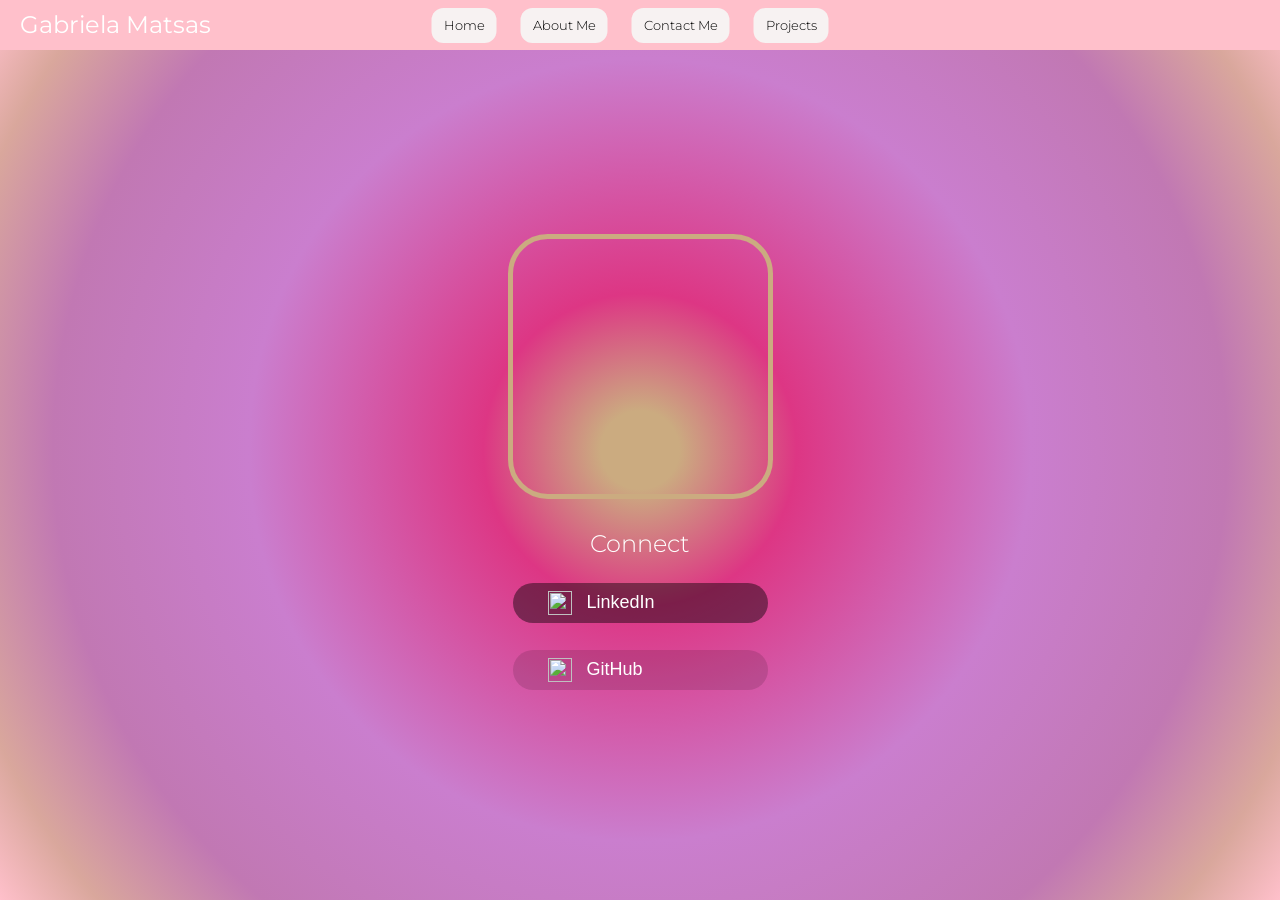
==== index.html @ 93d37c07 "Add files via upload" ====
<!DOCTYPE html>
<html lang="en">
<head>
    <meta charset="UTF-8">
    <meta name="viewport" content="width=device-width, initial-scale=1.0">
    <link rel="stylesheet" href="reset.css">
    <link rel="stylesheet" href="styles.css">
    <link rel="icon" href="assets/cup-of-coffee-icon-4.png">
    <title> Gabriela Matsas </title>
   <link rel="preconnect" href="https://fonts.googleapis.com">
<link rel="preconnect" href="https://fonts.gstatic.com" crossorigin>
<link href="https://fonts.googleapis.com/css2?family=Montserrat:ital,wght@0,100..900;1,100..900&family=Rubik:ital,wght@0,300..900;1,300..900&display=swap" rel="stylesheet">
    
</head>
<body>
    

    <nav>
        <div class="logo"> Gabriela Matsas </div>
        <ul>
                <li><a href="index.html" class="nav-button"> Home</a></li>
                <li><a href="aboutme.html" class="nav-button"> About Me</a></li>
                <li><a href="contactme.html" class="nav-button"> Contact Me</a></li>
                <li><a href="projects.html" class="nav-button"> Projects</a></li>
    </nav>
<header>
    <div id="contentParent"> 
        <div id="foto"></div>
    <div class="connect-container">
        <h1><ul> Connect </ul></h1>
        <button class="buttonSocial linkedInbutton" onclick="window.open('https://www.linkedin.com/in/gabriela-matsas/' ,'_blank')"> 
            <img src="assets/25320.png"> 
            <p> LinkedIn </p>
        </button>
          <button class="buttonSocial" onclick="window.open('https://github.com/gabriela-matsas?tab=repositories' ,'_blank')">  
            <img src="assets/pngimg.com - github_PNG83.png"> 
            <p> GitHub </p>
        </button>
        </div>
    </div>
 


</header>

    
</body>
</html>
---- styles.css ----
/* ==========================================
   1. GERAL E FUNDO (BODY)
   ========================================== */
body {
    min-height: 100vh; /* Permite que o fundo cresça com o conteúdo */
    font-family: "Montserrat", sans-serif;
    font-weight: 100;
    font-style: normal;
    margin: 0;
    display: flex;
    flex-direction: column;
    background: radial-gradient(circle at center, 
        #CBAB80 5%,   /* cor da parede */
        #DD3684 20%,  /* magenta */
        #CA7ECE 50%,  /* lilás */
        #C178B3 75%,  /* rosa médio */
        #D9A79C 90%,  /* salmão */
        pink 100%     /* cor da navbar */
    );
}

/* Reset básico para links */
a {
    text-decoration: none;
    color: inherit;
}

/* ==========================================
   2. NAVBAR
   ========================================== */
nav {
    position: relative;
    background-color: pink;
    height: 50px;
    padding: 0 80px;
    z-index: 100;
}

nav .logo {
    position: absolute;
    left: 20px;
    top: 50%;
    transform: translateY(-50%);
    font-weight: 400;
    font-size: 24px;
    color: white;
}

nav ul {
    list-style: none;
    margin: 0;
    padding: 0;
    position: absolute;
    left: 50%;
    transform: translateX(-50%);
}

nav ul li {
    display: inline-block;
    line-height: 50px;
    margin-right: 20px;
}

.nav-button {
    display: inline-block;
    height: 35px;
    line-height: 35px;
    padding: 0px 12px;
    font-size: 0.8rem;
    background-color: rgb(247, 242, 242);
    color: black;
    border-radius: 12px;
    font-weight: 300;
    transition: background 0.3s;
}

.nav-button:hover {
    background-color: #ff85c1;
    color: white;
}

/* ==========================================
   3. HOME (FOTO E CONEXÕES)
   ========================================== */
#contentParent {
    display: flex;
    flex-direction: column;
    height: calc(100vh - 50px);
    justify-content: center;
    align-items: center;
}

#foto {
    background-image: url('assets/unnamed (6).jpg');
    height: 255px;
    width: 255px;
    background-size: cover;
    background-position: center;
    border-radius: 15%;
    border: 5px solid #CBAB80;
}

h1 {
    color: #ffffff;
    font-family: "Montserrat";
    font-weight: 300;
    font-size: 1.5rem;
    margin: 33px 0px 27px 0px;
    text-align: center;
}

/* BOTÕES SOCIAIS */
.buttonSocial {
    display: flex;
    align-items: center;
    border-radius: 50px;
    width: 255px;
    height: 40px;
    background-color: #00000020;
    color: #ffffff;
    font-weight: 600;
    margin-bottom: 27px;
    cursor: pointer;
    padding-left: 35px;
    border: none;
    transition: 0.3s;
}

.buttonSocial img {
    height: 24px !important;
    width: 24px !important;
    object-fit: contain;
    flex-shrink: 0; /* Impede de esticar */
}

.buttonSocial p {
    font-size: 1.125rem;
    font-weight: 400;
    padding-left: 15px;
    margin: 0;
}

.linkedInbutton {
    background-color: #00000070;
}

.buttonSocial:hover {
    background-color: rgba(0, 0, 0, 0.4);
    transform: scale(1.05);
}

/* ==========================================
   4. ABOUT ME (GLASS CARD)
   ========================================== */
main {
    flex: 1;
    display: flex;
    justify-content: center;
    align-items: center;
    padding: 60px 20px;
}

.glass-card {
    background: rgba(255, 255, 255, 0.15);
    backdrop-filter: blur(15px);
    -webkit-backdrop-filter: blur(15px);
    border: 1px solid rgba(255, 255, 255, 0.4);
    border-radius: 24px;
    padding: 50px;
    max-width: 650px;
    width: 100%;
    box-shadow: 0 15px 35px rgba(0, 0, 0, 0.2);
    text-align: center;
}

.glass-card h1 {
    margin-top: 0;
    font-weight: 600;
}

.subtitle {
    color: #ffffff;
    background: rgba(0, 0, 0, 0.2);
    display: inline-block;
    padding: 4px 12px;
    border-radius: 8px;
    font-size: 0.9rem;
    margin-bottom: 25px;
}

.glass-card p {
    color: #ffffff;
    font-size: 1.1rem;
    line-height: 1.8;
    margin-bottom: 20px;
    padding-left: 0 !important; /* Remove o padding de 15px das regras gerais */
    text-shadow: 0 2px 4px rgba(0, 0, 0, 0.1);
    font-weight: 400;
}

.glass-card strong {
    color: #ffffff;
    background: #DD3684; /* Magenta da camiseta */
    padding: 2px 8px;
    border-radius: 4px;
    font-weight: 600;
}

/* TAGS DE LINGUAGENS */
.tech-tags {
    margin-top: 30px;
    display: flex;
    justify-content: center;
    gap: 12px;
    flex-wrap: wrap;
}

.tech-tags span {
    background: rgba(255, 255, 255, 0.2);
    color: white;
    padding: 5px 15px;
    border-radius: 50px;
    font-size: 0.85rem;
    border: 1px solid rgba(255, 255, 255, 0.3);
}

.highlight-tag {
    border-color: #61dafb !important;
    color: #61dafb !important;
    background: rgba(0, 0, 0, 0.3) !important;
}

/* Container da imagem do projeto */
.project-image {
    width: 100%;           /* Ocupa toda a largura do card do projeto */
    height: 400px;         /* Altura fixa para todos os projetos ficarem iguais */
    overflow: hidden;      /* Esconde o que sobrar da imagem */
    border-radius: 12px;   /* Arredonda as pontas da foto */
    margin-bottom: 15px;
    border: 1px solid rgba(255, 255, 255, 0.1);
}

/* A imagem dentro do container */
.project-image img {
    width: 100%;           /* Força a largura a bater com o container */
    height: 100%;          /* Força a altura a bater com o container */
    object-fit: contain;     /* Faz a mágica: centraliza e corta o excesso sem deformar */
    object-position: top;  /* Se o print for longo, foca no topo da página */
    transition: transform 0.5s;
    margin-bottom: 50px; /* Aumente este valor (ex: 25px ou 30px) para dar mais ar */
    border: 1px solid rgba(255, 255, 255, 0.1);
}

/* Efeito opcional: a foto aumenta um pouco quando passa o mouse */
.project-item:hover .project-image img {
    transform: scale(1.1);
}

.project-item h3{
  font-weight: 300;
}

.project-item p{

  margin-bottom: 30px;
  padding: 0 10px;
}


.project-image {
    width: 100%;           
    /* Removi a altura fixa de 400px para que as duas imagens apareçam inteiras. 
       Se quiser limitar o tamanho total, use max-height em vez de height. */
    max-height: 800px;     
    overflow-y: auto;      /* Se as imagens forem muito grandes, cria uma rolagem interna no card */
    border-radius: 12px;   
    margin-bottom: 20px;
    border: 1px solid rgba(255, 255, 255, 0.1);
    
    /* Configuração para empilhar */
    display: flex;
    flex-direction: column; 
    gap: 15px;             /* Espaço entre a primeira e a segunda imagem */
}

/* A imagem dentro do container */
.project-image img {
    width: 100%;           
    height: auto;          /* Importante: auto para não achatar a imagem */
    object-fit: cover;     
    border-radius: 8px;    
    transition: transform 0.5s;
    border: 1px solid rgba(255, 255, 255, 0.2);
}
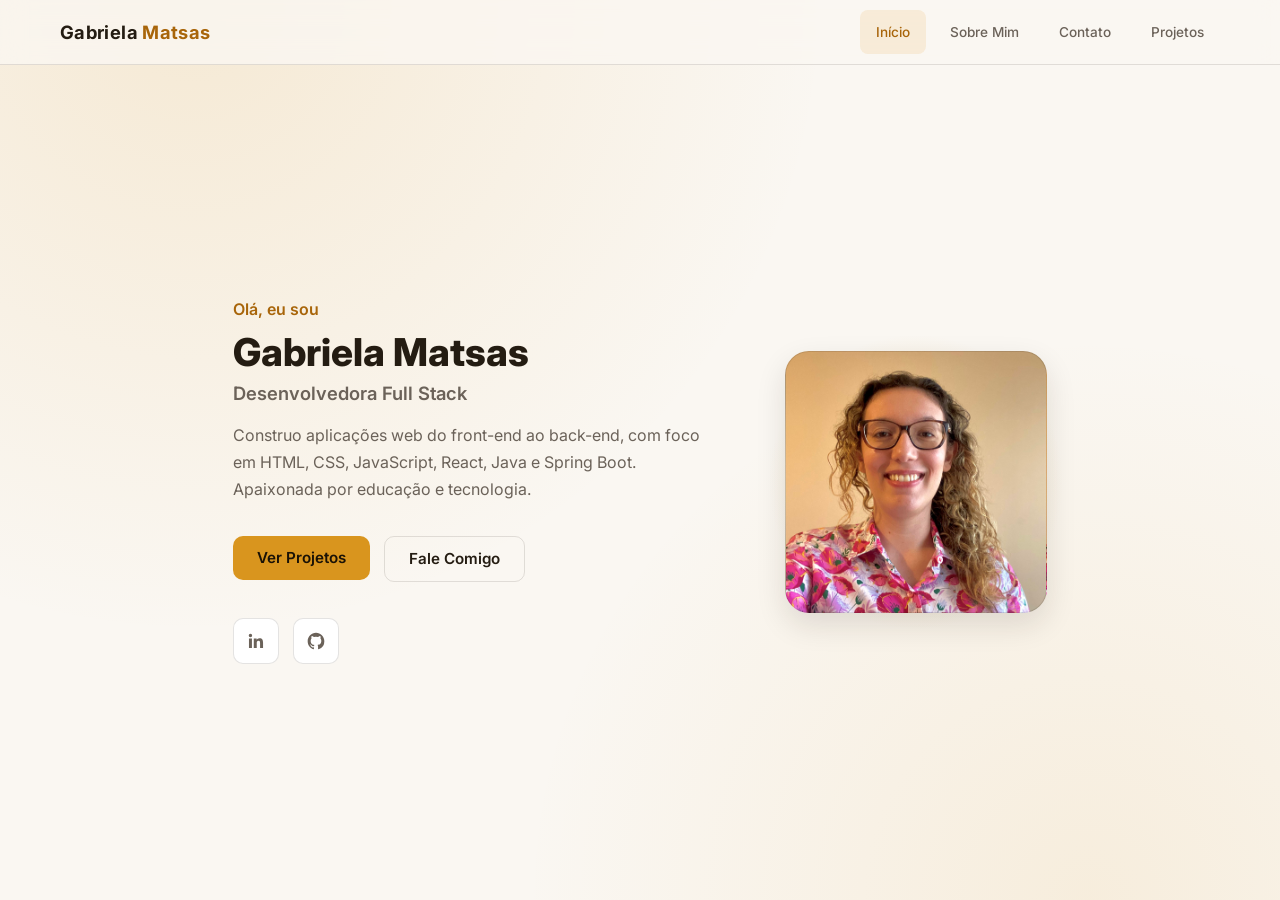
==== commit 2c3fb016: "Redesign portfolio: PT-BR translation, full stack repositioning, warm light theme - Translate all pa" ====
--- a/index.html
+++ b/index.html
@@ -1,48 +1,55 @@
-<!DOCTYPE html>
-<html lang="en">
-<head>
-    <meta charset="UTF-8">
-    <meta name="viewport" content="width=device-width, initial-scale=1.0">
-    <link rel="stylesheet" href="reset.css">
-    <link rel="stylesheet" href="styles.css">
-    <link rel="icon" href="assets/cup-of-coffee-icon-4.png">
-    <title> Gabriela Matsas </title>
-   <link rel="preconnect" href="https://fonts.googleapis.com">
-<link rel="preconnect" href="https://fonts.gstatic.com" crossorigin>
-<link href="https://fonts.googleapis.com/css2?family=Montserrat:ital,wght@0,100..900;1,100..900&family=Rubik:ital,wght@0,300..900;1,300..900&display=swap" rel="stylesheet">
-    
-</head>
-<body>
-    
-
-    <nav>
-        <div class="logo"> Gabriela Matsas </div>
-        <ul>
-                <li><a href="index.html" class="nav-button"> Home</a></li>
-                <li><a href="aboutme.html" class="nav-button"> About Me</a></li>
-                <li><a href="contactme.html" class="nav-button"> Contact Me</a></li>
-                <li><a href="projects.html" class="nav-button"> Projects</a></li>
-    </nav>
-<header>
-    <div id="contentParent"> 
-        <div id="foto"></div>
-    <div class="connect-container">
-        <h1><ul> Connect </ul></h1>
-        <button class="buttonSocial linkedInbutton" onclick="window.open('https://www.linkedin.com/in/gabriela-matsas/' ,'_blank')"> 
-            <img src="assets/25320.png"> 
-            <p> LinkedIn </p>
-        </button>
-          <button class="buttonSocial" onclick="window.open('https://github.com/gabriela-matsas?tab=repositories' ,'_blank')">  
-            <img src="assets/pngimg.com - github_PNG83.png"> 
-            <p> GitHub </p>
-        </button>
-        </div>
-    </div>
- 
-
-
-</header>
-
-    
-</body>
-</html>+<!DOCTYPE html>
+<html lang="pt-BR">
+<head>
+    <meta charset="UTF-8">
+    <meta name="viewport" content="width=device-width, initial-scale=1.0">
+    <link rel="stylesheet" href="reset.css">
+    <link rel="stylesheet" href="styles.css">
+    <link rel="icon" href="assets/cup-of-coffee-icon-4.png">
+    <title>Gabriela Matsas | Desenvolvedora Full Stack</title>
+    <link rel="preconnect" href="https://fonts.googleapis.com">
+    <link rel="preconnect" href="https://fonts.gstatic.com" crossorigin>
+    <link href="https://fonts.googleapis.com/css2?family=Inter:wght@400;500;600;700;800&display=swap" rel="stylesheet">
+</head>
+<body>
+
+    <nav>
+        <div class="logo">Gabriela <span>Matsas</span></div>
+        <ul>
+            <li><a href="index.html" class="nav-button active">Início</a></li>
+            <li><a href="aboutme.html" class="nav-button">Sobre Mim</a></li>
+            <li><a href="contactme.html" class="nav-button">Contato</a></li>
+            <li><a href="projects.html" class="nav-button">Projetos</a></li>
+        </ul>
+    </nav>
+
+    <section class="hero">
+        <div class="hero-inner">
+            <div class="hero-text">
+                <p class="hero-greeting">Olá, eu sou</p>
+                <h1>Gabriela Matsas</h1>
+                <p class="hero-role">Desenvolvedora Full Stack</p>
+                <p class="hero-description">
+                    Construo aplicações web do front-end ao back-end, com foco em HTML, CSS, JavaScript, React, Java e Spring Boot. Apaixonada por educação e tecnologia.
+                </p>
+                <div class="hero-cta">
+                    <a href="projects.html" class="btn-primary">Ver Projetos</a>
+                    <a href="contactme.html" class="btn-secondary">Fale Comigo</a>
+                </div>
+                <div class="social-row">
+                    <a class="social-icon" href="https://www.linkedin.com/in/gabriela-matsas/" target="_blank" rel="noopener" aria-label="LinkedIn">
+                        <svg viewBox="0 0 24 24" fill="currentColor"><path d="M20.45 20.45h-3.56v-5.57c0-1.33-.02-3.04-1.85-3.04-1.85 0-2.14 1.45-2.14 2.94v5.67H9.34V9h3.41v1.56h.05c.48-.9 1.64-1.85 3.38-1.85 3.61 0 4.28 2.38 4.28 5.47v6.27zM5.34 7.43a2.06 2.06 0 1 1 0-4.12 2.06 2.06 0 0 1 0 4.12zM7.12 20.45H3.56V9h3.56v11.45z"/></svg>
+                    </a>
+                    <a class="social-icon" href="https://github.com/gabriela-matsas?tab=repositories" target="_blank" rel="noopener" aria-label="GitHub">
+                        <svg viewBox="0 0 24 24" fill="currentColor"><path d="M12 2C6.48 2 2 6.58 2 12.19c0 4.49 2.87 8.3 6.84 9.65.5.1.68-.22.68-.49 0-.24-.01-.87-.01-1.71-2.78.62-3.37-1.37-3.37-1.37-.45-1.18-1.11-1.49-1.11-1.49-.91-.63.07-.62.07-.62 1 .07 1.53 1.05 1.53 1.05.89 1.56 2.34 1.11 2.91.85.09-.66.35-1.11.63-1.37-2.22-.26-4.56-1.14-4.56-5.06 0-1.12.39-2.03 1.03-2.75-.1-.26-.45-1.31.1-2.72 0 0 .84-.28 2.75 1.05a9.32 9.32 0 0 1 5 0c1.91-1.33 2.75-1.05 2.75-1.05.55 1.41.2 2.46.1 2.72.64.72 1.03 1.63 1.03 2.75 0 3.93-2.34 4.79-4.57 5.05.36.32.68.94.68 1.9 0 1.37-.01 2.47-.01 2.81 0 .27.18.6.69.49A10.02 10.02 0 0 0 22 12.19C22 6.58 17.52 2 12 2z"/></svg>
+                    </a>
+                </div>
+            </div>
+            <div class="hero-photo-wrap">
+                <div id="foto"></div>
+            </div>
+        </div>
+    </section>
+
+</body>
+</html>
--- a/styles.css
+++ b/styles.css
@@ -1,294 +1,497 @@
-/* ==========================================
-   1. GERAL E FUNDO (BODY)
-   ========================================== */
-body {
-    min-height: 100vh; /* Permite que o fundo cresça com o conteúdo */
-    font-family: "Montserrat", sans-serif;
-    font-weight: 100;
-    font-style: normal;
-    margin: 0;
-    display: flex;
-    flex-direction: column;
-    background: radial-gradient(circle at center, 
-        #CBAB80 5%,   /* cor da parede */
-        #DD3684 20%,  /* magenta */
-        #CA7ECE 50%,  /* lilás */
-        #C178B3 75%,  /* rosa médio */
-        #D9A79C 90%,  /* salmão */
-        pink 100%     /* cor da navbar */
-    );
-}
-
-/* Reset básico para links */
-a {
-    text-decoration: none;
-    color: inherit;
-}
-
-/* ==========================================
-   2. NAVBAR
-   ========================================== */
-nav {
-    position: relative;
-    background-color: pink;
-    height: 50px;
-    padding: 0 80px;
-    z-index: 100;
-}
-
-nav .logo {
-    position: absolute;
-    left: 20px;
-    top: 50%;
-    transform: translateY(-50%);
-    font-weight: 400;
-    font-size: 24px;
-    color: white;
-}
-
-nav ul {
-    list-style: none;
-    margin: 0;
-    padding: 0;
-    position: absolute;
-    left: 50%;
-    transform: translateX(-50%);
-}
-
-nav ul li {
-    display: inline-block;
-    line-height: 50px;
-    margin-right: 20px;
-}
-
-.nav-button {
-    display: inline-block;
-    height: 35px;
-    line-height: 35px;
-    padding: 0px 12px;
-    font-size: 0.8rem;
-    background-color: rgb(247, 242, 242);
-    color: black;
-    border-radius: 12px;
-    font-weight: 300;
-    transition: background 0.3s;
-}
-
-.nav-button:hover {
-    background-color: #ff85c1;
-    color: white;
-}
-
-/* ==========================================
-   3. HOME (FOTO E CONEXÕES)
-   ========================================== */
-#contentParent {
-    display: flex;
-    flex-direction: column;
-    height: calc(100vh - 50px);
-    justify-content: center;
-    align-items: center;
-}
-
-#foto {
-    background-image: url('assets/unnamed (6).jpg');
-    height: 255px;
-    width: 255px;
-    background-size: cover;
-    background-position: center;
-    border-radius: 15%;
-    border: 5px solid #CBAB80;
-}
-
-h1 {
-    color: #ffffff;
-    font-family: "Montserrat";
-    font-weight: 300;
-    font-size: 1.5rem;
-    margin: 33px 0px 27px 0px;
-    text-align: center;
-}
-
-/* BOTÕES SOCIAIS */
-.buttonSocial {
-    display: flex;
-    align-items: center;
-    border-radius: 50px;
-    width: 255px;
-    height: 40px;
-    background-color: #00000020;
-    color: #ffffff;
-    font-weight: 600;
-    margin-bottom: 27px;
-    cursor: pointer;
-    padding-left: 35px;
-    border: none;
-    transition: 0.3s;
-}
-
-.buttonSocial img {
-    height: 24px !important;
-    width: 24px !important;
-    object-fit: contain;
-    flex-shrink: 0; /* Impede de esticar */
-}
-
-.buttonSocial p {
-    font-size: 1.125rem;
-    font-weight: 400;
-    padding-left: 15px;
-    margin: 0;
-}
-
-.linkedInbutton {
-    background-color: #00000070;
-}
-
-.buttonSocial:hover {
-    background-color: rgba(0, 0, 0, 0.4);
-    transform: scale(1.05);
-}
-
-/* ==========================================
-   4. ABOUT ME (GLASS CARD)
-   ========================================== */
-main {
-    flex: 1;
-    display: flex;
-    justify-content: center;
-    align-items: center;
-    padding: 60px 20px;
-}
-
-.glass-card {
-    background: rgba(255, 255, 255, 0.15);
-    backdrop-filter: blur(15px);
-    -webkit-backdrop-filter: blur(15px);
-    border: 1px solid rgba(255, 255, 255, 0.4);
-    border-radius: 24px;
-    padding: 50px;
-    max-width: 650px;
-    width: 100%;
-    box-shadow: 0 15px 35px rgba(0, 0, 0, 0.2);
-    text-align: center;
-}
-
-.glass-card h1 {
-    margin-top: 0;
-    font-weight: 600;
-}
-
-.subtitle {
-    color: #ffffff;
-    background: rgba(0, 0, 0, 0.2);
-    display: inline-block;
-    padding: 4px 12px;
-    border-radius: 8px;
-    font-size: 0.9rem;
-    margin-bottom: 25px;
-}
-
-.glass-card p {
-    color: #ffffff;
-    font-size: 1.1rem;
-    line-height: 1.8;
-    margin-bottom: 20px;
-    padding-left: 0 !important; /* Remove o padding de 15px das regras gerais */
-    text-shadow: 0 2px 4px rgba(0, 0, 0, 0.1);
-    font-weight: 400;
-}
-
-.glass-card strong {
-    color: #ffffff;
-    background: #DD3684; /* Magenta da camiseta */
-    padding: 2px 8px;
-    border-radius: 4px;
-    font-weight: 600;
-}
-
-/* TAGS DE LINGUAGENS */
-.tech-tags {
-    margin-top: 30px;
-    display: flex;
-    justify-content: center;
-    gap: 12px;
-    flex-wrap: wrap;
-}
-
-.tech-tags span {
-    background: rgba(255, 255, 255, 0.2);
-    color: white;
-    padding: 5px 15px;
-    border-radius: 50px;
-    font-size: 0.85rem;
-    border: 1px solid rgba(255, 255, 255, 0.3);
-}
-
-.highlight-tag {
-    border-color: #61dafb !important;
-    color: #61dafb !important;
-    background: rgba(0, 0, 0, 0.3) !important;
-}
-
-/* Container da imagem do projeto */
-.project-image {
-    width: 100%;           /* Ocupa toda a largura do card do projeto */
-    height: 400px;         /* Altura fixa para todos os projetos ficarem iguais */
-    overflow: hidden;      /* Esconde o que sobrar da imagem */
-    border-radius: 12px;   /* Arredonda as pontas da foto */
-    margin-bottom: 15px;
-    border: 1px solid rgba(255, 255, 255, 0.1);
-}
-
-/* A imagem dentro do container */
-.project-image img {
-    width: 100%;           /* Força a largura a bater com o container */
-    height: 100%;          /* Força a altura a bater com o container */
-    object-fit: contain;     /* Faz a mágica: centraliza e corta o excesso sem deformar */
-    object-position: top;  /* Se o print for longo, foca no topo da página */
-    transition: transform 0.5s;
-    margin-bottom: 50px; /* Aumente este valor (ex: 25px ou 30px) para dar mais ar */
-    border: 1px solid rgba(255, 255, 255, 0.1);
-}
-
-/* Efeito opcional: a foto aumenta um pouco quando passa o mouse */
-.project-item:hover .project-image img {
-    transform: scale(1.1);
-}
-
-.project-item h3{
-  font-weight: 300;
-}
-
-.project-item p{
-
-  margin-bottom: 30px;
-  padding: 0 10px;
-}
-
-
-.project-image {
-    width: 100%;           
-    /* Removi a altura fixa de 400px para que as duas imagens apareçam inteiras. 
-       Se quiser limitar o tamanho total, use max-height em vez de height. */
-    max-height: 800px;     
-    overflow-y: auto;      /* Se as imagens forem muito grandes, cria uma rolagem interna no card */
-    border-radius: 12px;   
-    margin-bottom: 20px;
-    border: 1px solid rgba(255, 255, 255, 0.1);
-    
-    /* Configuração para empilhar */
-    display: flex;
-    flex-direction: column; 
-    gap: 15px;             /* Espaço entre a primeira e a segunda imagem */
-}
-
-/* A imagem dentro do container */
-.project-image img {
-    width: 100%;           
-    height: auto;          /* Importante: auto para não achatar a imagem */
-    object-fit: cover;     
-    border-radius: 8px;    
-    transition: transform 0.5s;
-    border: 1px solid rgba(255, 255, 255, 0.2);
-}+/* ==========================================
+   0. VARIÁVEIS E BASE
+   ========================================== */
+:root {
+    --bg: #faf7f2;
+    --accent: #d9951e;
+    --accent-hover: #f0b854;
+    --accent-dark: #a8650a;
+    --accent-tint: rgba(217, 149, 30, 0.12);
+    --text: #241c12;
+    --text-muted: #6b6259;
+    --border: rgba(36, 28, 18, 0.12);
+    --card-bg: #ffffff;
+}
+
+body {
+    min-height: 100vh;
+    font-family: "Inter", sans-serif;
+    font-weight: 400;
+    margin: 0;
+    display: flex;
+    flex-direction: column;
+    color: var(--text);
+    background:
+        radial-gradient(circle at 15% 0%, rgba(217, 149, 30, 0.14), transparent 45%),
+        radial-gradient(circle at 85% 100%, rgba(217, 149, 30, 0.1), transparent 40%),
+        var(--bg);
+}
+
+a {
+    text-decoration: none;
+    color: inherit;
+}
+
+/* ==========================================
+   1. NAVBAR
+   ========================================== */
+nav {
+    position: sticky;
+    top: 0;
+    display: flex;
+    align-items: center;
+    justify-content: space-between;
+    background: rgba(250, 247, 242, 0.8);
+    backdrop-filter: blur(12px);
+    -webkit-backdrop-filter: blur(12px);
+    border-bottom: 1px solid var(--border);
+    height: 64px;
+    padding: 0 60px;
+    z-index: 100;
+}
+
+nav .logo {
+    font-weight: 700;
+    font-size: 1.15rem;
+    color: var(--text);
+    letter-spacing: 0.02em;
+}
+
+nav .logo span {
+    color: var(--accent-dark);
+}
+
+nav ul {
+    list-style: none;
+    margin: 0;
+    padding: 0;
+    display: flex;
+    gap: 8px;
+}
+
+.nav-button {
+    display: inline-block;
+    height: 44px;
+    line-height: 44px;
+    padding: 0 16px;
+    font-size: 0.85rem;
+    font-weight: 500;
+    color: var(--text-muted);
+    border-radius: 8px;
+    transition: background 0.2s, color 0.2s;
+}
+
+.nav-button:hover {
+    background: rgba(36, 28, 18, 0.05);
+    color: var(--text);
+}
+
+.nav-button.active {
+    color: var(--accent-dark);
+    background: var(--accent-tint);
+}
+
+/* Botão de ação principal (CTA) */
+.btn-primary {
+    display: inline-flex;
+    align-items: center;
+    justify-content: center;
+    height: 44px;
+    padding: 0 24px;
+    background: var(--accent);
+    color: #1a1206;
+    font-weight: 600;
+    font-size: 0.95rem;
+    border-radius: 10px;
+    border: none;
+    cursor: pointer;
+    transition: background 0.2s, transform 0.2s;
+}
+
+.btn-primary:hover {
+    background: var(--accent-hover);
+    transform: translateY(-1px);
+}
+
+.btn-secondary {
+    display: inline-flex;
+    align-items: center;
+    justify-content: center;
+    height: 44px;
+    padding: 0 24px;
+    background: transparent;
+    color: var(--text);
+    font-weight: 600;
+    font-size: 0.95rem;
+    border-radius: 10px;
+    border: 1px solid var(--border);
+    cursor: pointer;
+    transition: border-color 0.2s, background 0.2s;
+}
+
+.btn-secondary:hover {
+    border-color: var(--accent-dark);
+    background: var(--accent-tint);
+}
+
+/* ==========================================
+   2. HOME (HERO)
+   ========================================== */
+.hero {
+    flex: 1;
+    display: flex;
+    align-items: center;
+    justify-content: center;
+    padding: 60px 60px;
+}
+
+.hero-inner {
+    display: flex;
+    align-items: center;
+    justify-content: center;
+    gap: 72px;
+    max-width: 1000px;
+    width: 100%;
+}
+
+.hero-text {
+    max-width: 480px;
+}
+
+.hero-greeting {
+    color: var(--accent-dark);
+    font-weight: 600;
+    font-size: 1rem;
+    margin-bottom: 12px;
+}
+
+.hero-text h1 {
+    font-size: 2.4rem;
+    font-weight: 800;
+    color: var(--text);
+    text-align: left;
+    margin: 0 0 8px 0;
+    line-height: 1.2;
+}
+
+.hero-role {
+    font-size: 1.15rem;
+    font-weight: 600;
+    color: var(--text-muted);
+    margin-bottom: 20px;
+}
+
+.hero-description {
+    color: var(--text-muted);
+    font-size: 1rem;
+    line-height: 1.7;
+    margin-bottom: 32px;
+}
+
+.hero-cta {
+    display: flex;
+    gap: 14px;
+    margin-bottom: 36px;
+}
+
+.social-row {
+    display: flex;
+    gap: 14px;
+}
+
+.social-icon {
+    display: flex;
+    align-items: center;
+    justify-content: center;
+    width: 44px;
+    height: 44px;
+    border-radius: 10px;
+    background: var(--card-bg);
+    border: 1px solid var(--border);
+    color: var(--text-muted);
+    cursor: pointer;
+    transition: color 0.2s, border-color 0.2s, transform 0.2s;
+}
+
+.social-icon svg {
+    width: 20px;
+    height: 20px;
+}
+
+.social-icon:hover {
+    color: var(--accent-dark);
+    border-color: var(--accent-dark);
+    transform: translateY(-2px);
+}
+
+.hero-photo-wrap {
+    position: relative;
+    flex-shrink: 0;
+}
+
+.hero-photo-wrap::before {
+    content: "";
+    position: absolute;
+    inset: -18px;
+    border-radius: 50%;
+    background: radial-gradient(circle, rgba(217, 149, 30, 0.28), transparent 70%);
+    z-index: 0;
+}
+
+#foto {
+    position: relative;
+    background-image: url('assets/profile.jpg');
+    height: 260px;
+    width: 260px;
+    background-size: cover;
+    background-position: center;
+    border-radius: 24px;
+    border: 1px solid var(--border);
+    z-index: 1;
+    box-shadow: 0 12px 30px rgba(36, 28, 18, 0.12);
+}
+
+/* ==========================================
+   3. CONTEÚDO INTERNO (CARD)
+   ========================================== */
+main {
+    flex: 1;
+    display: flex;
+    justify-content: center;
+    align-items: center;
+    padding: 60px 20px;
+}
+
+.glass-card {
+    background: rgba(255, 255, 255, 0.75);
+    backdrop-filter: blur(15px);
+    -webkit-backdrop-filter: blur(15px);
+    border: 1px solid var(--border);
+    border-radius: 20px;
+    padding: 50px;
+    max-width: 650px;
+    width: 100%;
+    box-shadow: 0 20px 40px rgba(36, 28, 18, 0.08);
+    text-align: center;
+}
+
+.glass-card h1 {
+    margin-top: 0;
+    font-weight: 800;
+    font-size: 1.8rem;
+    color: var(--text);
+    text-align: center;
+}
+
+.subtitle {
+    color: var(--accent-dark);
+    background: var(--accent-tint);
+    display: inline-block;
+    padding: 5px 14px;
+    border-radius: 8px;
+    font-size: 0.9rem;
+    font-weight: 500;
+    margin-bottom: 28px;
+}
+
+.glass-card p {
+    color: var(--text-muted);
+    font-size: 1.05rem;
+    line-height: 1.8;
+    margin-bottom: 20px;
+    font-weight: 400;
+}
+
+.glass-card strong {
+    color: #1a1206;
+    background: var(--accent);
+    padding: 2px 8px;
+    border-radius: 4px;
+    font-weight: 600;
+}
+
+/* TAGS DE LINGUAGENS */
+.tech-tags {
+    margin-top: 30px;
+    display: flex;
+    justify-content: center;
+    gap: 10px;
+    flex-wrap: wrap;
+}
+
+.tech-tags span {
+    display: inline-flex;
+    align-items: center;
+    background: rgba(36, 28, 18, 0.04);
+    color: var(--text);
+    padding: 12px 20px;
+    border-radius: 50px;
+    font-size: 0.85rem;
+    font-weight: 500;
+    border: 1px solid var(--border);
+    transition: border-color 0.2s, color 0.2s;
+}
+
+.tech-tags span:hover {
+    border-color: var(--accent-dark);
+    color: var(--accent-dark);
+}
+
+/* ==========================================
+   4. PROJETOS
+   ========================================== */
+.projects-grid {
+    display: grid;
+    grid-template-columns: repeat(auto-fit, minmax(320px, 1fr));
+    gap: 32px;
+    text-align: left;
+}
+
+.project-item {
+    background: var(--card-bg);
+    border: 1px solid var(--border);
+    border-radius: 16px;
+    padding: 20px;
+    display: flex;
+    flex-direction: column;
+    box-shadow: 0 8px 20px rgba(36, 28, 18, 0.05);
+}
+
+.project-image {
+    width: 100%;
+    max-height: 400px;
+    overflow: hidden;
+    border-radius: 12px;
+    margin-bottom: 16px;
+    border: 1px solid var(--border);
+}
+
+.project-image img {
+    width: 100%;
+    height: 100%;
+    object-fit: cover;
+    object-position: top;
+    transition: transform 0.4s;
+}
+
+.project-item:hover .project-image img {
+    transform: scale(1.05);
+}
+
+.project-item h3 {
+    font-weight: 700;
+    font-size: 1.15rem;
+    color: var(--text);
+    margin-bottom: 8px;
+}
+
+.project-item p {
+    color: var(--text-muted);
+    font-size: 0.95rem;
+    line-height: 1.6;
+    margin-bottom: 20px;
+    flex: 1;
+}
+
+.project-item .nav-button {
+    align-self: flex-start;
+    background: var(--accent-tint);
+    color: var(--accent-dark);
+    font-weight: 600;
+    border: 1px solid rgba(217, 149, 30, 0.3);
+}
+
+.project-item .nav-button:hover {
+    background: var(--accent);
+    color: #1a1206;
+}
+
+.projects-note {
+    margin-top: 40px;
+    padding-top: 32px;
+    border-top: 1px solid var(--border);
+    text-align: center;
+}
+
+.projects-note h3 {
+    color: var(--text);
+    font-weight: 700;
+    font-size: 1.05rem;
+    margin-bottom: 10px;
+}
+
+.projects-note p {
+    color: var(--text-muted);
+}
+
+/* ==========================================
+   5. CONTATO
+   ========================================== */
+.contact-email {
+    display: inline-block;
+    margin-top: 4px;
+    padding: 10px 6px;
+    color: var(--accent-dark);
+    font-size: 1.1rem;
+    transition: color 0.2s;
+}
+
+.contact-email:hover {
+    color: var(--text);
+}
+
+/* ==========================================
+   6. RESPONSIVO
+   ========================================== */
+@media (max-width: 720px) {
+    nav {
+        flex-direction: column;
+        align-items: flex-start;
+        height: auto;
+        padding: 16px 20px;
+        gap: 12px;
+    }
+
+    nav .logo {
+        font-size: 1rem;
+    }
+
+    nav ul {
+        gap: 4px;
+        flex-wrap: wrap;
+        width: 100%;
+    }
+
+    .nav-button {
+        padding: 0 10px;
+        font-size: 0.78rem;
+    }
+
+    .hero {
+        padding: 40px 24px;
+    }
+
+    .hero-inner {
+        flex-direction: column-reverse;
+        gap: 36px;
+        text-align: center;
+    }
+
+    .hero-text {
+        max-width: 100%;
+    }
+
+    .hero-text h1 {
+        text-align: center;
+        font-size: 2rem;
+    }
+
+    .hero-cta,
+    .social-row {
+        justify-content: center;
+    }
+
+    .glass-card {
+        padding: 32px 24px;
+    }
+}
